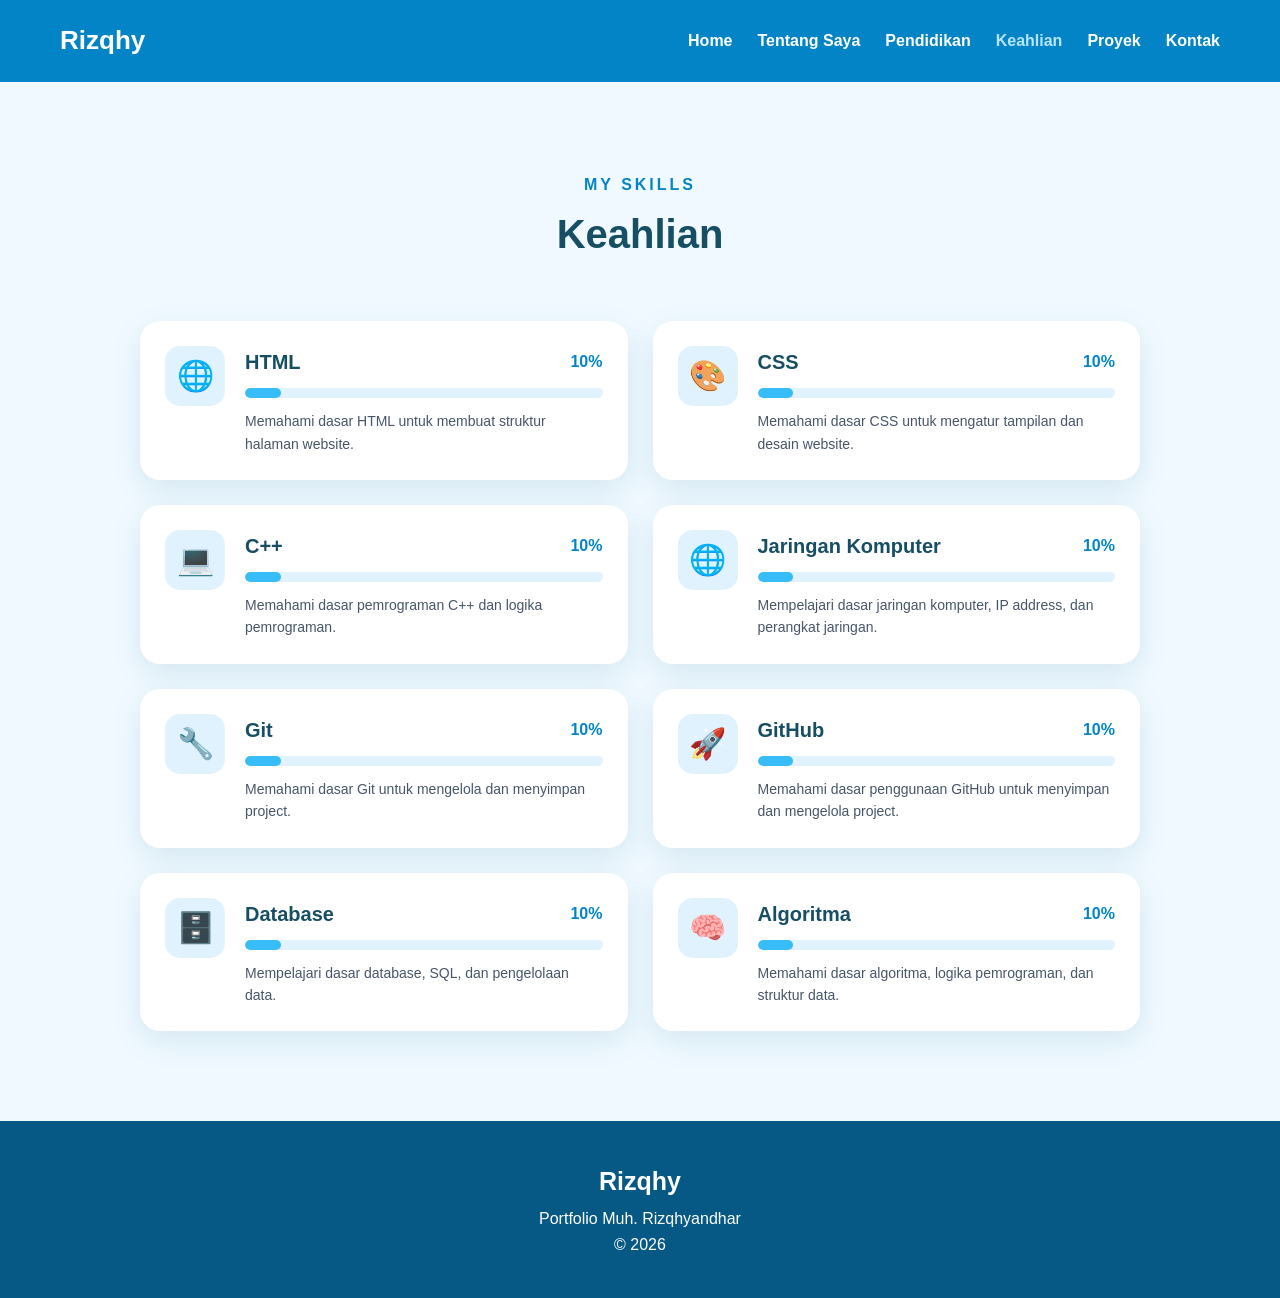
==== keahlian.html @ fbc66f1b "initial commit" ====
<!DOCTYPE html>
<html lang="id">

<head>

    <meta charset="UTF-8">

    <meta name="viewport"
        content="width=device-width, initial-scale=1.0">

    <title>Keahlian | Rizqhy</title>

    <link rel="stylesheet" href="style.css">

</head>

<body>

    <!-- NAVBAR -->

    <header>

        <nav class="navbar">

            <div class="logo">
                Rizqhy
            </div>

            <ul class="nav-menu">

                <li>
                    <a href="index.html">
                        Home
                    </a>
                </li>

                <li>
                    <a href="tentang.html">
                        Tentang Saya
                    </a>
                </li>

                <li>
                    <a href="pendidikan.html">
                        Pendidikan
                    </a>
                </li>

                <li>
                    <a href="keahlian.html" class="active">
                        Keahlian
                    </a>
                </li>

                <li>
                    <a href="proyek.html">
                        Proyek
                    </a>
                </li>

                <li>
                    <a href="kontak.html">
                        Kontak
                    </a>
                </li>

            </ul>

        </nav>

    </header>


    <!-- KEAHLIAN -->

    <section class="page-section">

        <div class="section-title">

            <p>MY SKILLS</p>

            <h2>Keahlian</h2>

        </div>


        <div class="skills-container">


            <!-- HTML -->

            <div class="skill-card">

                <div class="skill-icon">
                    🌐
                </div>

                <div class="skill-content">

                    <div class="skill-name">

                        <h3>HTML</h3>

                        <span>10%</span>

                    </div>

                    <div class="skill-bar">

                        <div class="skill-progress html"></div>

                    </div>

                    <p>
                        Memahami dasar HTML untuk membuat
                        struktur halaman website.
                    </p>

                </div>

            </div>


            <!-- CSS -->

            <div class="skill-card">

                <div class="skill-icon">
                    🎨
                </div>

                <div class="skill-content">

                    <div class="skill-name">

                        <h3>CSS</h3>

                        <span>10%</span>

                    </div>

                    <div class="skill-bar">

                        <div class="skill-progress css"></div>

                    </div>

                    <p>
                        Memahami dasar CSS untuk mengatur
                        tampilan dan desain website.
                    </p>

                </div>

            </div>


            <!-- C++ -->

            <div class="skill-card">

                <div class="skill-icon">
                    💻
                </div>

                <div class="skill-content">

                    <div class="skill-name">

                        <h3>C++</h3>

                        <span>10%</span>

                    </div>

                    <div class="skill-bar">

                        <div class="skill-progress cpp"></div>

                    </div>

                    <p>
                        Memahami dasar pemrograman C++
                        dan logika pemrograman.
                    </p>

                </div>

            </div>


            <!-- JARINGAN KOMPUTER -->

            <div class="skill-card">

                <div class="skill-icon">
                    🌐
                </div>

                <div class="skill-content">

                    <div class="skill-name">

                        <h3>Jaringan Komputer</h3>

                        <span>10%</span>

                    </div>

                    <div class="skill-bar">

                        <div class="skill-progress network"></div>

                    </div>

                    <p>
                        Mempelajari dasar jaringan komputer,
                        IP address, dan perangkat jaringan.
                    </p>

                </div>

            </div>


            <!-- GIT -->

            <div class="skill-card">

                <div class="skill-icon">
                    🔧
                </div>

                <div class="skill-content">

                    <div class="skill-name">

                        <h3>Git</h3>

                        <span>10%</span>

                    </div>

                    <div class="skill-bar">

                        <div class="skill-progress git"></div>

                    </div>

                    <p>
                        Memahami dasar Git untuk mengelola
                        dan menyimpan project.
                    </p>

                </div>

            </div>


            <!-- GITHUB -->

            <div class="skill-card">

                <div class="skill-icon">
                    🚀
                </div>

                <div class="skill-content">

                    <div class="skill-name">

                        <h3>GitHub</h3>

                        <span>10%</span>

                    </div>

                    <div class="skill-bar">

                        <div class="skill-progress github"></div>

                    </div>

                    <p>
                        Memahami dasar penggunaan GitHub
                        untuk menyimpan dan mengelola project.
                    </p>

                </div>

            </div>


            <!-- DATABASE -->

            <div class="skill-card">

                <div class="skill-icon">
                    🗄️
                </div>

                <div class="skill-content">

                    <div class="skill-name">

                        <h3>Database</h3>

                        <span>10%</span>

                    </div>

                    <div class="skill-bar">

                        <div class="skill-progress database"></div>

                    </div>

                    <p>
                        Mempelajari dasar database,
                        SQL, dan pengelolaan data.
                    </p>

                </div>

            </div>


            <!-- ALGORITMA -->

            <div class="skill-card">

                <div class="skill-icon">
                    🧠
                </div>

                <div class="skill-content">

                    <div class="skill-name">

                        <h3>Algoritma</h3>

                        <span>10%</span>

                    </div>

                    <div class="skill-bar">

                        <div class="skill-progress algorithm"></div>

                    </div>

                    <p>
                        Memahami dasar algoritma,
                        logika pemrograman, dan struktur data.
                    </p>

                </div>

            </div>


        </div>

    </section>


    <!-- FOOTER -->

    <footer>

        <h3>
            Rizqhy
        </h3>

        <p>
            Portfolio Muh. Rizqhyandhar
        </p>

        <p>
            © 2026
        </p>

    </footer>


</body>

</html>
---- style.css ----
/* =========================
   RESET
========================= */

* {
    margin: 0;
    padding: 0;
    box-sizing: border-box;
}

html {
    scroll-behavior: smooth;
}

body {
    font-family: Arial, Helvetica, sans-serif;
    color: #164e63;
    background: #f0f9ff;
    line-height: 1.6;
}


/* =========================
   NAVBAR
========================= */

header {
    background: #0284c7;
    position: sticky;
    top: 0;
    z-index: 1000;
}

.navbar {
    max-width: 1200px;
    margin: auto;
    padding: 20px;
    display: flex;
    justify-content: space-between;
    align-items: center;
}

.logo {
    color: white;
    font-size: 26px;
    font-weight: bold;
}

.nav-menu {
    list-style: none;
    display: flex;
    gap: 25px;
}

.nav-menu a {
    color: white;
    text-decoration: none;
    font-weight: bold;
    transition: 0.3s;
}

.nav-menu a:hover,
.nav-menu a.active {
    color: #bae6fd;
}


/* =========================
   HERO
========================= */

.hero {
    min-height: 88vh;

    display: flex;
    align-items: center;
    justify-content: center;

    text-align: center;

    padding: 60px 20px;

    background:
        linear-gradient(
            rgba(2, 132, 199, 0.95),
            rgba(56, 189, 248, 0.95)
        );
}

.hero-content {
    max-width: 900px;
    color: white;
}

.small-title {
    color: #e0f2fe;
    font-weight: bold;
    letter-spacing: 3px;
    margin-bottom: 20px;
}

.hero h1 {
    font-size: 58px;
    margin-bottom: 20px;
}

.hero h1 span {
    color: #e0f2fe;
}

.hero p {
    font-size: 19px;
    margin-bottom: 30px;
}

.hero-buttons {
    display: flex;
    justify-content: center;
    gap: 15px;
    flex-wrap: wrap;
}


/* =========================
   BUTTON
========================= */

.button {
    display: inline-block;
    padding: 13px 30px;
    background: #0284c7;
    color: white;
    text-decoration: none;
    border-radius: 30px;
    font-weight: bold;
    transition: 0.3s;
}

.button:hover {
    transform: translateY(-4px);
}

.button-outline {
    background: transparent;
    border: 2px solid white;
}


/* =========================
   FOOTER
========================= */

footer {
    text-align: center;
    padding: 40px 20px;
    background: #075985;
    color: white;
}

footer h3 {
    font-size: 25px;
    margin-bottom: 5px;
}


/* =========================
   RESPONSIVE NAVBAR
========================= */

@media (max-width: 900px) {

    .navbar {
        flex-direction: column;
        gap: 15px;
    }

    .nav-menu {
        flex-wrap: wrap;
        justify-content: center;
        gap: 15px;
    }

    .hero h1 {
        font-size: 45px;
    }

}


/* =========================
   RESPONSIVE MOBILE
========================= */

@media (max-width: 600px) {

    .nav-menu {
        gap: 10px;
        font-size: 13px;
    }

    .hero h1 {
        font-size: 34px;
    }

    .hero p {
        font-size: 16px;
    }

}


/* =========================
   PAGE SECTION
========================= */

.page-section {
    max-width: 1200px;
    margin: auto;
    min-height: 75vh;
    padding: 90px 20px;
}


/* =========================
   SECTION TITLE
========================= */

.section-title {
    text-align: center;
    margin-bottom: 55px;
}

.section-title p {
    color: #0284c7;
    font-weight: bold;
    letter-spacing: 3px;
}

.section-title h2 {
    font-size: 40px;
    margin-top: 5px;
}


/* =========================
   PROFILE
========================= */

.profile-container {
    display: grid;
    grid-template-columns: 350px 1fr;
    gap: 50px;
    align-items: center;
}


/* =========================
   KARTU FOTO
========================= */

.profile-card {
    background: white;
    padding: 30px;
    text-align: center;
    border-radius: 20px;

    box-shadow:
        0 10px 30px rgba(14, 116, 144, 0.12);
}

.profile-card img {
    width: 220px;
    height: 280px;
    object-fit: cover;
    border-radius: 15px;
    margin-bottom: 20px;
}

.profile-card h3 {
    font-size: 24px;
    margin-bottom: 5px;
}


/* =========================
   TEKS PROFIL
========================= */

.profile-text h3 {
    font-size: 30px;
    margin-bottom: 20px;
}

.profile-text p {
    margin-bottom: 18px;
}


/* =========================
   BIODATA
========================= */

.biodata {
    margin-top: 25px;
    padding-top: 20px;
    border-top: 2px solid #bae6fd;
}

.biodata p {
    margin-bottom: 10px;
}


/* =========================
   RESPONSIVE PROFILE
========================= */

@media (max-width: 900px) {

    .profile-container {
        grid-template-columns: 1fr;
    }

    .profile-card {
        max-width: 400px;
        margin: auto;
    }

}

@media (max-width: 600px) {

    .section-title h2 {
        font-size: 30px;
    }

}


/* =========================
   EDUCATION
========================= */

.education-container {
    max-width: 900px;
    margin: auto;

    display: flex;
    flex-direction: column;

    gap: 30px;
}


/* =========================
   EDUCATION CARD
========================= */

.education-card {
    background: white;

    padding: 35px;

    border-radius: 20px;

    box-shadow:
        0 10px 30px rgba(14, 116, 144, 0.12);

    display: grid;

    grid-template-columns: 80px 1fr;

    gap: 25px;

    align-items: start;

    transition: 0.3s;
}


/* =========================
   HOVER EDUCATION
========================= */

.education-card:hover {
    transform: translateY(-5px);

    box-shadow:
        0 15px 35px rgba(14, 116, 144, 0.18);
}


/* =========================
   ICON PENDIDIKAN
========================= */

.education-icon {
    width: 70px;
    height: 70px;

    border-radius: 50%;

    background: #e0f2fe;

    display: flex;

    align-items: center;
    justify-content: center;

    font-size: 35px;
}


/* =========================
   TAHUN PENDIDIKAN
========================= */

.education-year {
    color: #0284c7;

    font-weight: bold;

    margin-bottom: 8px;
}


/* =========================
   JUDUL PENDIDIKAN
========================= */

.education-card h3 {
    font-size: 25px;

    margin-bottom: 5px;

    color: #164e63;
}


/* =========================
   SUBJUDUL PENDIDIKAN
========================= */

.education-card h4 {
    color: #0284c7;

    margin-bottom: 15px;

    font-size: 18px;
}


/* =========================
   TEKS PENDIDIKAN
========================= */

.education-card p {
    margin-bottom: 12px;

    color: #475569;
}


/* =========================
   INFORMASI PENDIDIKAN
========================= */

.education-info {
    max-width: 900px;

    margin: 60px auto 0;

    text-align: center;
}

.education-info h2 {
    font-size: 30px;

    margin-bottom: 25px;

    color: #164e63;
}


/* =========================
   BOX INFORMASI
========================= */

.info-box {
    display: grid;

    grid-template-columns: repeat(2, 1fr);

    gap: 20px;

    text-align: left;
}

.info-box div {
    background: white;

    padding: 20px;

    border-radius: 15px;

    box-shadow:
        0 8px 25px rgba(14, 116, 144, 0.10);

    border-left: 4px solid #0284c7;
}

.info-box strong {
    display: block;

    color: #0284c7;

    margin-bottom: 5px;
}

.info-box span {
    color: #475569;
}


/* =========================
   RESPONSIVE EDUCATION
========================= */

@media (max-width: 600px) {

    .education-card {
        grid-template-columns: 1fr;

        text-align: center;

        padding: 25px;
    }

    .education-icon {
        margin: auto;
    }

    .education-card h3 {
        font-size: 22px;
    }

    .education-card h4 {
        font-size: 16px;
    }

    .education-card p {
        font-size: 15px;
    }

    .info-box {
        grid-template-columns: 1fr;
    }

}


/* =========================
   SKILLS
========================= */

.skills-container {
    max-width: 1000px;
    margin: auto;

    display: grid;

    grid-template-columns: repeat(2, 1fr);

    gap: 25px;
}

.skill-card {
    background: white;

    padding: 25px;

    border-radius: 20px;

    box-shadow:
        0 10px 30px rgba(14, 116, 144, 0.12);

    display: flex;

    gap: 20px;

    transition: 0.3s;
}

.skill-card:hover {
    transform: translateY(-5px);
}

.skill-icon {
    min-width: 60px;

    height: 60px;

    background: #e0f2fe;

    border-radius: 15px;

    display: flex;

    align-items: center;
    justify-content: center;

    font-size: 30px;
}

.skill-content {
    flex: 1;
}

.skill-name {
    display: flex;

    justify-content: space-between;

    align-items: center;

    margin-bottom: 10px;
}

.skill-name h3 {
    font-size: 20px;
}

.skill-name span {
    color: #0284c7;

    font-weight: bold;
}

.skill-bar {
    width: 100%;

    height: 10px;

    background: #e0f2fe;

    border-radius: 20px;

    overflow: hidden;

    margin-bottom: 12px;
}

.skill-progress {
    height: 100%;

    background: #38bdf8;

    border-radius: 20px;
}


/* =========================
   PERSENTASE SKILL
========================= */

.skill-progress.html {
    width: 10%;
}

.skill-progress.css {
    width: 10%;
}

.skill-progress.cpp {
    width: 10%;
}

.skill-progress.network {
    width: 10%;
}

.skill-progress.git {
    width: 10%;
}

.skill-progress.github {
    width: 10%;
}

.skill-progress.database {
    width: 10%;
}

.skill-progress.algorithm {
    width: 10%;
}


.skill-content p {
    font-size: 14px;

    color: #475569;
}


/* =========================
   RESPONSIVE SKILLS
========================= */

@media (max-width: 800px) {

    .skills-container {
        grid-template-columns: 1fr;
    }

}

@media (max-width: 500px) {

    .skill-card {
        flex-direction: column;

        text-align: center;
    }

    .skill-icon {
        margin: auto;
    }

    .skill-name {
        text-align: left;
    }

}


/* =========================
PROJECTS
========================= */

.project-container {
    max-width: 1100px;

    margin: auto;

    display: grid;

    grid-template-columns: repeat(2, 1fr);

    gap: 30px;
}

.project-card {
    position: relative;

    background: white;

    padding: 35px;

    border-radius: 20px;

    box-shadow:
        0 10px 30px rgba(14, 116, 144, 0.12);

    transition: 0.3s;

    overflow: hidden;
}

.project-card:hover {
    transform: translateY(-7px);
}

.project-number {
    position: absolute;

    top: 20px;
    right: 25px;

    font-size: 45px;

    font-weight: bold;

    color: #e0f2fe;
}

.project-icon {
    width: 70px;
    height: 70px;

    display: flex;

    align-items: center;
    justify-content: center;

    background: #e0f2fe;

    border-radius: 15px;

    font-size: 35px;

    margin-bottom: 20px;

    position: relative;

    z-index: 1;
}

.project-card h3 {
    font-size: 24px;

    margin-bottom: 15px;

    position: relative;

    z-index: 1;
}

.project-card p {
    color: #475569;

    margin-bottom: 20px;

    position: relative;

    z-index: 1;
}

.project-tech {
    display: flex;

    flex-wrap: wrap;

    gap: 10px;
}

.project-tech span {
    background: #e0f2fe;

    color: #0284c7;

    padding: 6px 14px;

    border-radius: 20px;

    font-size: 13px;

    font-weight: bold;
}


/* =========================
RESPONSIVE PROJECT
========================= */

@media (max-width: 700px) {

    .project-container {
        grid-template-columns: 1fr;
    }

}


/* =========================
CONTACT
========================= */

.contact-container {
    max-width: 1000px;

    margin: auto;

    display: grid;

    grid-template-columns: 1fr 1fr;

    gap: 40px;

    align-items: center;
}

.contact-intro {
    padding: 20px;
}

.contact-intro h3 {
    font-size: 30px;

    margin-bottom: 20px;
}

.contact-intro p {
    margin-bottom: 18px;

    color: #475569;
}

.contact-cards {
    display: flex;

    flex-direction: column;

    gap: 15px;
}

.contact-card {
    background: white;

    padding: 20px;

    border-radius: 15px;

    display: flex;

    align-items: center;

    gap: 18px;

    box-shadow:
        0 8px 25px rgba(14, 116, 144, 0.10);

    transition: 0.3s;
}

.contact-card:hover {
    transform: translateX(5px);
}

.contact-icon {
    width: 55px;
    height: 55px;

    background: #e0f2fe;

    border-radius: 12px;

    display: flex;

    align-items: center;
    justify-content: center;

    font-size: 25px;
}

.contact-card h3 {
    margin-bottom: 3px;
}

.contact-card p {
    color: #475569;

    font-size: 14px;
}


/* =========================
RESPONSIVE CONTACT
========================= */

@media (max-width: 750px) {

    .contact-container {
        grid-template-columns: 1fr;
    }

}
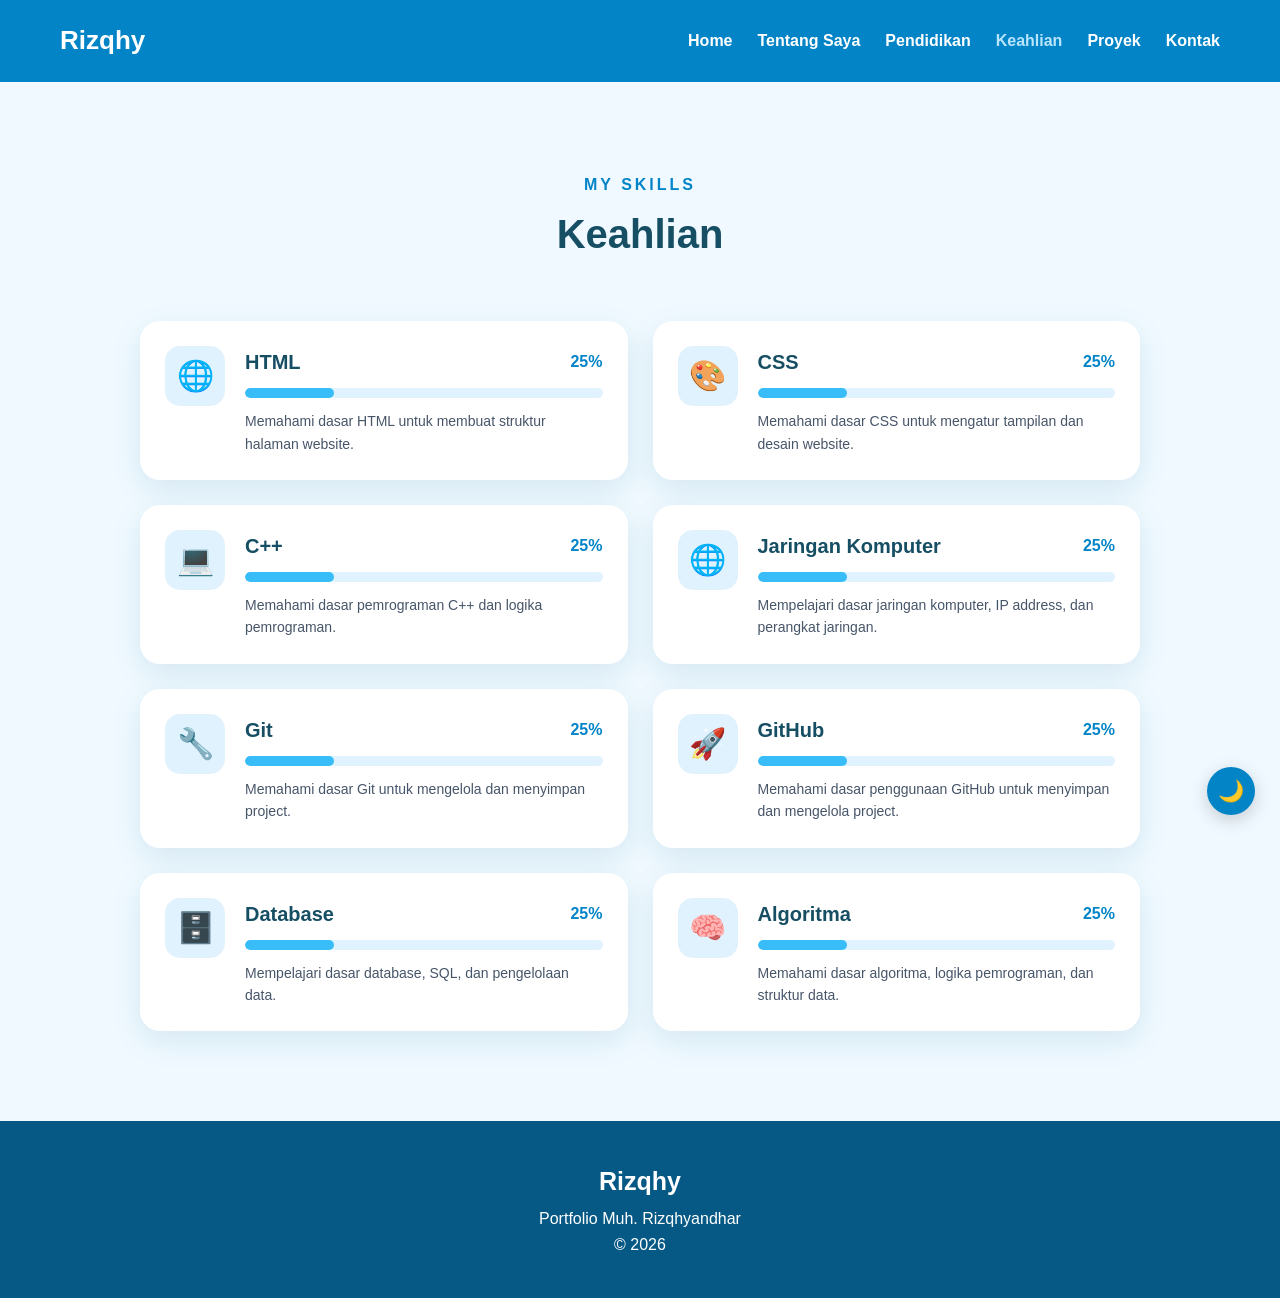
==== commit 003b60dd: "initial commit" ====
--- a/keahlian.html
+++ b/keahlian.html
@@ -383,6 +383,8 @@
     </footer>
 
 
+    <script src="script.js"></script>
+
 </body>
 
 </html>
--- a/style.css
+++ b/style.css
@@ -964,4 +964,342 @@
         grid-template-columns: 1fr;
     }
 
+}
+
+/* =========================
+   JAVASCRIPT FEATURES
+========================= */
+
+.theme-toggle {
+    position: fixed;
+    right: 25px;
+    bottom: 85px;
+    width: 48px;
+    height: 48px;
+    border: none;
+    border-radius: 50%;
+    background: #0284c7;
+    color: white;
+    font-size: 21px;
+    cursor: pointer;
+    z-index: 2000;
+    box-shadow: 0 5px 18px rgba(0,0,0,0.18);
+    transition: 0.3s;
+}
+
+.theme-toggle:hover {
+    transform: scale(1.1) rotate(10deg);
+}
+
+.menu-toggle {
+    display: none;
+    border: none;
+    background: transparent;
+    color: white;
+    font-size: 28px;
+    cursor: pointer;
+}
+
+.reveal {
+    opacity: 0;
+    transform: translateY(35px);
+    transition: opacity 0.7s ease, transform 0.7s ease;
+}
+
+.reveal.show {
+    opacity: 1;
+    transform: translateY(0);
+}
+
+.back-to-top {
+    position: fixed;
+    right: 25px;
+    bottom: 25px;
+    width: 48px;
+    height: 48px;
+    border: none;
+    border-radius: 50%;
+    background: #075985;
+    color: white;
+    font-size: 25px;
+    cursor: pointer;
+    z-index: 2000;
+    opacity: 0;
+    visibility: hidden;
+    transform: translateY(15px);
+    transition: 0.3s;
+}
+
+.back-to-top.show {
+    opacity: 1;
+    visibility: visible;
+    transform: translateY(0);
+}
+
+.back-to-top:hover {
+    transform: translateY(-4px);
+}
+
+/* FORM KONTAK */
+
+.contact-form {
+    margin-top: 30px;
+    background: white;
+    padding: 25px;
+    border-radius: 18px;
+    box-shadow: 0 8px 25px rgba(14, 116, 144, 0.10);
+}
+
+.contact-form h3 {
+    margin-bottom: 18px;
+}
+
+.form-group {
+    margin-bottom: 15px;
+}
+
+.form-group label {
+    display: block;
+    margin-bottom: 6px;
+    font-weight: bold;
+}
+
+.form-group input,
+.form-group textarea {
+    width: 100%;
+    padding: 12px 14px;
+    border: 1px solid #bae6fd;
+    border-radius: 10px;
+    font-family: inherit;
+    font-size: 14px;
+    outline: none;
+    transition: 0.3s;
+}
+
+.form-group input:focus,
+.form-group textarea:focus {
+    border-color: #0284c7;
+    box-shadow: 0 0 0 3px rgba(2,132,199,0.12);
+}
+
+.form-group textarea {
+    min-height: 120px;
+    resize: vertical;
+}
+
+.contact-form button[type="submit"] {
+    border: none;
+    cursor: pointer;
+}
+
+/* DARK MODE */
+
+body.dark-mode {
+    background: #0f172a;
+    color: #e2e8f0;
+}
+
+body.dark-mode .page-section,
+body.dark-mode .profile-card,
+body.dark-mode .education-card,
+body.dark-mode .skill-card,
+body.dark-mode .project-card,
+body.dark-mode .info-box,
+body.dark-mode .contact-card,
+body.dark-mode .contact-form {
+    background: #1e293b;
+    color: #e2e8f0;
+}
+
+body.dark-mode .section-title h2,
+body.dark-mode .profile-card h3,
+body.dark-mode .education-card h3,
+body.dark-mode .skill-card h3,
+body.dark-mode .project-card h3,
+body.dark-mode .contact-card h3,
+body.dark-mode .contact-form h3 {
+    color: #e0f2fe;
+}
+
+body.dark-mode .profile-text,
+body.dark-mode .biodata,
+body.dark-mode .education-info,
+body.dark-mode .skill-content p,
+body.dark-mode .project-tech,
+body.dark-mode .contact-intro p,
+body.dark-mode .contact-card p,
+body.dark-mode .info-box {
+    color: #cbd5e1;
+}
+
+body.dark-mode .form-group input,
+body.dark-mode .form-group textarea {
+    background: #0f172a;
+    color: #e2e8f0;
+    border-color: #475569;
+}
+
+body.dark-mode footer {
+    background: #020617;
+}
+
+/* MOBILE MENU */
+
+@media (max-width: 750px) {
+
+    .navbar {
+        position: relative;
+        flex-direction: row;
+    }
+
+    .menu-toggle {
+        display: block;
+        order: 2;
+    }
+
+    .nav-menu {
+        display: none;
+        position: absolute;
+        top: 100%;
+        left: 0;
+        right: 0;
+        padding: 18px 20px;
+        background: #0284c7;
+        flex-direction: column;
+        align-items: center;
+        gap: 16px;
+        box-shadow: 0 8px 15px rgba(0,0,0,0.15);
+    }
+
+    .nav-menu.show-menu {
+        display: flex;
+    }
+
+    .theme-toggle {
+        right: 18px;
+        bottom: 78px;
+    }
+
+    .back-to-top {
+        right: 18px;
+        bottom: 20px;
+    }
+}
+/* =========================
+   BINTANG JATUH 🌠✨
+========================= */
+
+.shooting-star {
+    position: fixed;
+
+    background: white;
+    border-radius: 50%;
+
+    z-index: 9999;
+    pointer-events: none;
+
+    box-shadow:
+        0 0 5px white,
+        0 0 10px white,
+        0 0 20px #38bdf8,
+        0 0 35px #0ea5e9;
+
+    transform: rotate(45deg);
+
+    animation-name: shootingStar;
+    animation-timing-function: linear;
+    animation-fill-mode: forwards;
+}
+
+
+/* Ekor bintang */
+
+.shooting-star::before {
+
+    content: "";
+
+    position: absolute;
+
+    right: 0;
+    top: 50%;
+
+    width: 130px;
+    height: 4px;
+
+    transform: translateY(-50%);
+
+    background: linear-gradient(
+        to left,
+        white,
+        #38bdf8,
+        rgba(56, 189, 248, 0.5),
+        transparent
+    );
+
+    border-radius: 50%;
+
+    filter: blur(1px);
+}
+
+
+/* Cahaya tambahan */
+
+.shooting-star::after {
+
+    content: "";
+
+    position: absolute;
+
+    width: 10px;
+    height: 10px;
+
+    left: 50%;
+    top: 50%;
+
+    transform: translate(-50%, -50%);
+
+    background: white;
+
+    border-radius: 50%;
+
+    box-shadow:
+        0 0 10px white,
+        0 0 20px #38bdf8,
+        0 0 35px #0ea5e9;
+}
+
+
+/* Animasi */
+
+@keyframes shootingStar {
+
+    0% {
+
+        opacity: 0;
+
+        transform:
+            translate(0, 0)
+            rotate(45deg)
+            scale(0.7);
+    }
+
+    10% {
+
+        opacity: 1;
+    }
+
+    70% {
+
+        opacity: 1;
+    }
+
+    100% {
+
+        opacity: 0;
+
+        transform:
+            translate(-450px, 450px)
+            rotate(45deg)
+            scale(1.2);
+    }
 }
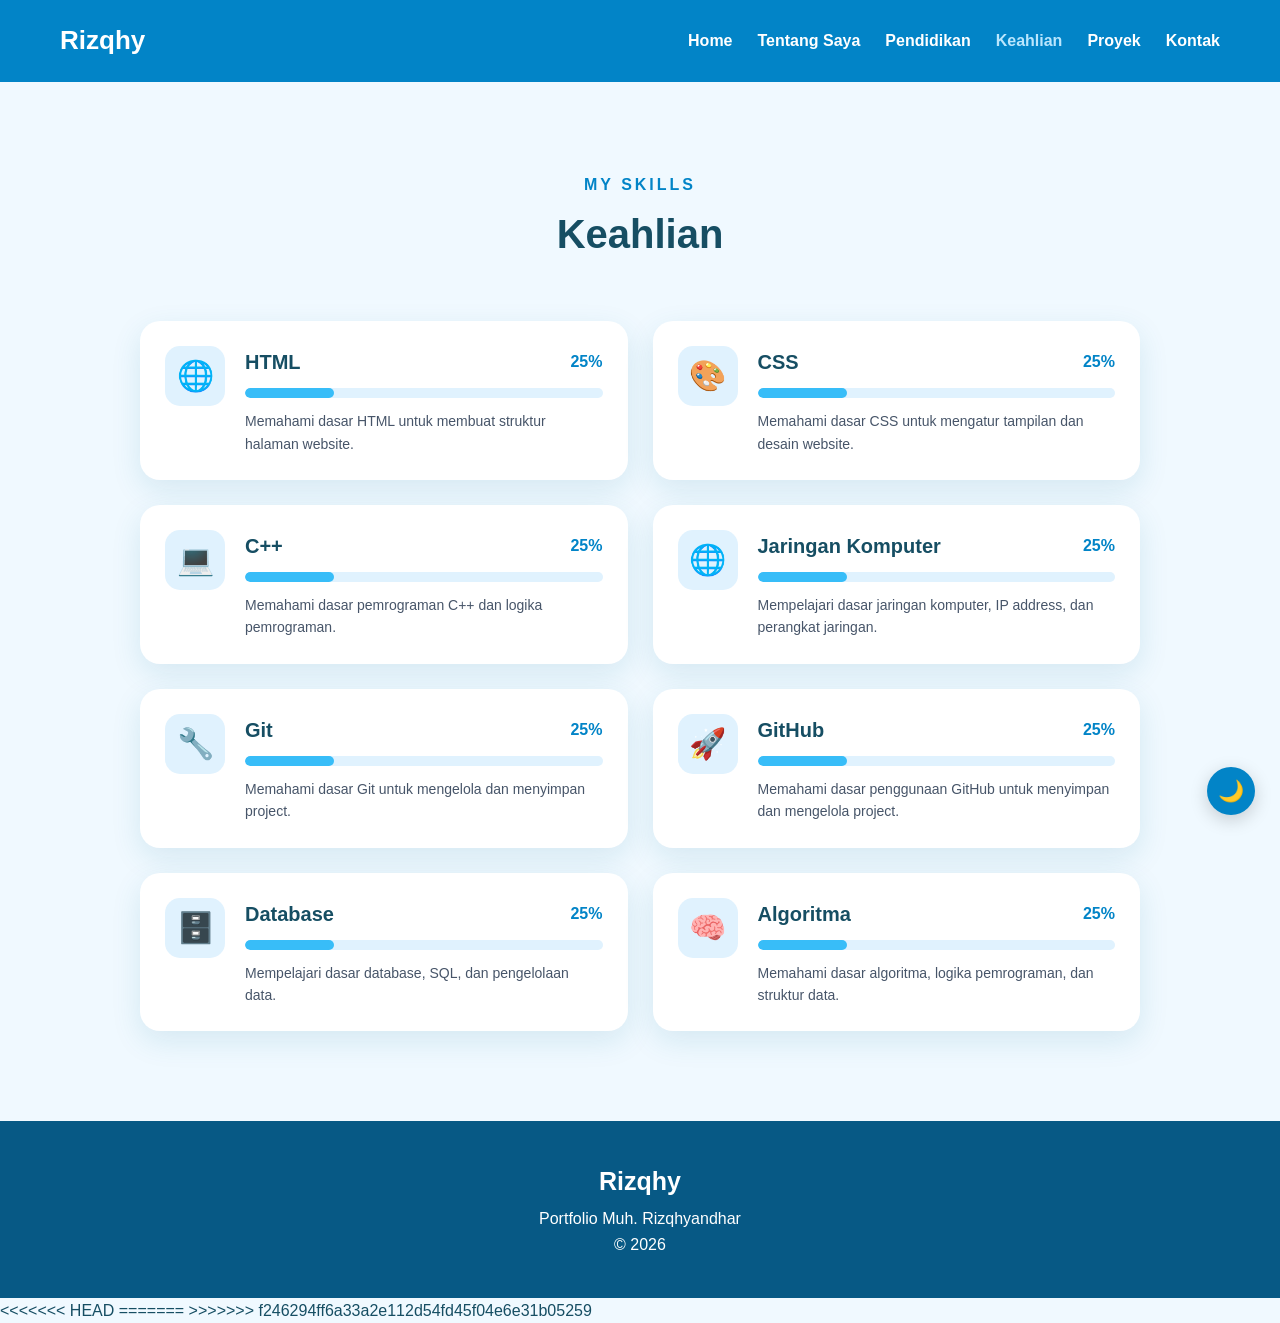
==== commit ba0ffc26: "gabungkan repository" ====
--- a/keahlian.html
+++ b/keahlian.html
@@ -383,8 +383,11 @@
     </footer>
 
 
+<<<<<<< HEAD
     <script src="script.js"></script>
 
+=======
+>>>>>>> f246294ff6a33a2e112d54fd45f04e6e31b05259
 </body>
 
 </html>
--- a/style.css
+++ b/style.css
@@ -964,6 +964,7 @@
         grid-template-columns: 1fr;
     }
 
+<<<<<<< HEAD
 }
 
 /* =========================
@@ -1302,4 +1303,6 @@
             rotate(45deg)
             scale(1.2);
     }
+=======
+>>>>>>> f246294ff6a33a2e112d54fd45f04e6e31b05259
 }
